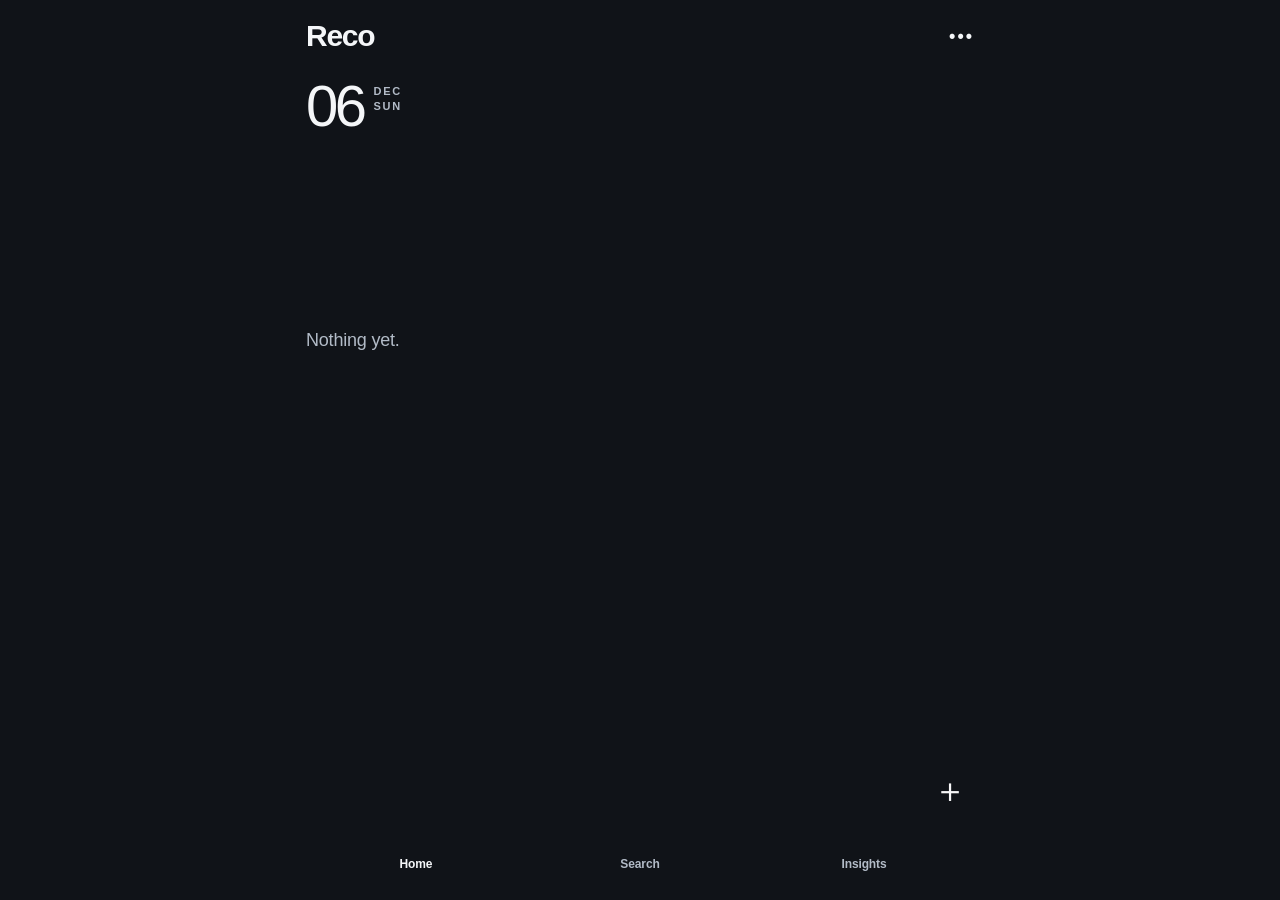
==== reco/index.html @ 0e445672 "Release Reco v0.9.7 timeline layout" ====
<!doctype html>
<html lang="ja" data-theme="dark">
<head>
  <meta charset="utf-8" />
  <meta name="viewport" content="width=device-width,initial-scale=1,viewport-fit=cover" />
  <meta name="theme-color" content="#101318" />
  <meta name="color-scheme" content="dark light" />
  <title>Reco</title>
  <link rel="manifest" href="manifest.webmanifest?v=0.8.4" />
  <link rel="stylesheet" href="styles.css?v=0.6.1" />
  <link rel="stylesheet" href="fixes.css?v=0.6.1" />
  <link rel="stylesheet" href="insights.css?v=0.6.1" />
  <link rel="stylesheet" href="activity-log-fixes.css?v=0.7.2" />
  <link rel="stylesheet" href="radical-ui.css?v=0.9.7" />
  <link rel="stylesheet" href="optical-center.css?v=0.8.2" />
  <link rel="stylesheet" href="radical-nav.css?v=0.8.6" />
  <link rel="stylesheet" href="toast-fix.css?v=0.8.4" />
</head>
<body>
  <div class="app-shell">
    <header class="topbar">
      <button class="brand" data-nav="home" aria-label="ホームへ">Reco</button>
      <div class="top-actions">
        <button id="syncBtn" class="icon-btn sync-btn" data-state="off" aria-label="端末間同期" title="端末間同期">☁︎</button>
        <span class="version-badge" aria-label="現在のバージョン">v0.9.7</span>
        <button id="exportBtn" class="icon-btn" aria-label="データを書き出す" title="Export JSON">⇩</button>
      </div>
    </header>

    <main>
      <section id="view-home" class="view active"></section>
      <section id="view-start" class="view"></section>
      <section id="view-detail" class="view"></section>
      <section id="view-search" class="view"></section>
      <section id="view-stats" class="view"></section>
    </main>

    <button id="fab" class="fab" aria-label="勉強を開始">＋</button>

    <nav class="bottom-nav" aria-label="メインナビゲーション">
      <button data-nav="home" class="nav-item active"><span>⌂</span><small>Home</small></button>
      <button data-nav="search" class="nav-item"><span>⌕</span><small>Search</small></button>
      <button data-nav="stats" class="nav-item"><span>▥</span><small>Insights</small></button>
    </nav>
  </div>

  <div id="toast" class="toast" role="status" aria-live="polite"></div>
  <div id="modalRoot"></div>

  <script src="backup.js?v=0.8.1"></script>
  <script src="app.js?v=0.9.1"></script>
  <script src="fixes.js?v=0.9.6"></script>
  <script src="statusbar-fix.js?v=0.9.4"></script>
  <script src="insights.js?v=0.6.1"></script>
  <script src="sync.js?v=0.6.1"></script>
  <script src="activity-log.js?v=0.7.2"></script>
  <script src="activity-log-sync.js?v=0.7.2"></script>
  <script src="study-day-overrides.js?v=0.7.3"></script>
  <script src="radical-ui.js?v=0.9.6"></script>
  <script src="radical-menu.js?v=0.9.6"></script>
  <script src="finish-modal-actions.js?v=0.8.6"></script>
</body>
</html>
---- reco/styles.css ----
:root {
  --bg: #f6f7fb;
  --surface: #ffffff;
  --surface-2: #f0f2f7;
  --text: #141824;
  --muted: #707789;
  --line: #e5e8ef;
  --accent: #1b1f2a;
  --accent-soft: #eceef3;
  --danger: #c53838;
  --radius: 20px;
  --shadow: 0 10px 30px rgba(24, 31, 48, .06);
}
* { box-sizing: border-box; }
html, body { margin:0; min-height:100%; background:var(--bg); color:var(--text); font-family:-apple-system,BlinkMacSystemFont,"Hiragino Sans","Yu Gothic UI","Yu Gothic",sans-serif; }
body { min-height:100dvh; }
button, input, textarea, select { font:inherit; }
button { color:inherit; }
.app-shell { width:min(100%, 720px); margin:0 auto; min-height:100dvh; position:relative; padding:0 16px 104px; }
.topbar { height:70px; display:flex; align-items:center; justify-content:space-between; position:sticky; top:0; z-index:20; background:rgba(246,247,251,.9); backdrop-filter:blur(16px); }
.brand { border:0; background:transparent; font-weight:800; font-size:26px; letter-spacing:-.7px; padding:0; }
.icon-btn { width:40px; height:40px; border:1px solid var(--line); border-radius:14px; background:var(--surface); }
.view { display:none; animation:fade .18s ease; }
.view.active { display:block; }
@keyframes fade { from { opacity:.45; transform:translateY(3px);} to {opacity:1; transform:none;} }
.eyebrow { margin:8px 0 8px; color:var(--muted); font-size:12px; font-weight:800; letter-spacing:.12em; }
.page-title { margin:4px 0 18px; font-size:28px; letter-spacing:-.8px; }
.card { background:var(--surface); border:1px solid var(--line); border-radius:var(--radius); box-shadow:var(--shadow); padding:18px; }
.now-card { background:#171b25; color:white; border:0; padding:20px; }
.now-card .muted { color:#b5bbc8; }
.card + .card { margin-top:12px; }
.row { display:flex; align-items:center; gap:12px; }
.between { justify-content:space-between; }
.grow { flex:1; min-width:0; }
.title { font-size:18px; font-weight:800; margin:0; overflow:hidden; text-overflow:ellipsis; white-space:nowrap; }
.resource { color:var(--muted); margin-top:5px; font-size:14px; overflow:hidden; text-overflow:ellipsis; white-space:nowrap; }
.now-card .resource { color:#c9ced9; }
.time { font-variant-numeric:tabular-nums; font-weight:700; }
.duration { color:var(--muted); font-size:13px; margin-top:3px; }
.now-card .duration { color:#b5bbc8; }
.btn { border:0; border-radius:14px; padding:12px 16px; font-weight:800; cursor:pointer; }
.btn-primary { background:var(--accent); color:white; }
.now-card .btn-primary { background:white; color:#171b25; }
.btn-secondary { background:var(--surface-2); }
.btn-danger { background:#fff0f0; color:var(--danger); }
.btn-block { width:100%; }
.section-head { display:flex; align-items:end; justify-content:space-between; margin:24px 2px 10px; }
.section-head h2 { font-size:16px; margin:0; }
.section-head span { color:var(--muted); font-size:13px; }
.session-list { display:grid; gap:10px; }
.session-card { cursor:pointer; box-shadow:none; }
.session-card:active { transform:scale(.995); }
.subject-badge { display:inline-flex; align-items:center; padding:6px 9px; border-radius:999px; background:var(--surface-2); color:#444b5c; font-size:12px; font-weight:800; }
.reply-count { color:var(--muted); font-size:13px; white-space:nowrap; }
.empty { text-align:center; color:var(--muted); padding:40px 20px; }
.fab { position:fixed; right:max(22px, calc((100vw - 720px)/2 + 22px)); bottom:88px; width:58px; height:58px; border:0; border-radius:20px; background:#171b25; color:white; font-size:30px; box-shadow:0 12px 30px rgba(20,24,36,.24); z-index:30; }
.bottom-nav { position:fixed; left:50%; transform:translateX(-50%); bottom:0; width:min(100%,720px); height:76px; padding:8px max(24px, env(safe-area-inset-left)); background:rgba(255,255,255,.95); border-top:1px solid var(--line); backdrop-filter:blur(18px); display:grid; grid-template-columns:repeat(3,1fr); z-index:25; }
.nav-item { border:0; background:transparent; color:#9398a6; display:grid; place-items:center; align-content:center; gap:2px; }
.nav-item span { font-size:22px; line-height:1; }
.nav-item small { font-size:10px; font-weight:800; }
.nav-item.active { color:#161a24; }
.form-card { display:grid; gap:18px; }
.field label { display:block; font-size:12px; font-weight:800; color:var(--muted); margin-bottom:8px; }
.input { width:100%; border:1px solid var(--line); background:#fafbfc; border-radius:14px; padding:13px 14px; color:var(--text); outline:none; }
.input:focus { border-color:#aeb4c0; background:white; }
textarea.input { resize:vertical; min-height:90px; }
.subject-grid { display:grid; grid-template-columns:repeat(3,1fr); gap:8px; }
.subject-chip { border:1px solid var(--line); background:#fafbfc; border-radius:14px; padding:13px 8px; font-weight:800; }
.subject-chip.selected { background:#171b25; color:white; border-color:#171b25; }
.quick-row { display:flex; gap:8px; flex-wrap:wrap; margin-top:8px; }
.quick { border:1px solid var(--line); border-radius:999px; background:white; padding:8px 11px; font-size:12px; }
.back { border:0; background:transparent; padding:4px 0 12px; color:var(--muted); font-weight:800; }
.detail-head { margin-bottom:14px; }
.detail-meta { display:flex; gap:8px; flex-wrap:wrap; margin-top:10px; }
.note-box { white-space:pre-wrap; line-height:1.65; }
.reply-list { display:grid; gap:10px; margin-top:10px; }
.reply { padding:14px 15px; border:1px solid var(--line); background:white; border-radius:16px; }
.reply time { display:block; color:var(--muted); font-size:11px; margin-bottom:5px; }
.reply p { margin:0; white-space:pre-wrap; line-height:1.55; }
.reply-form { display:flex; gap:8px; margin-top:12px; }
.reply-form .input { flex:1; }
.searchbar { position:sticky; top:70px; z-index:10; background:var(--bg); padding-bottom:10px; }
.filters { display:flex; gap:7px; overflow:auto; padding:2px 0 8px; scrollbar-width:none; }
.filters::-webkit-scrollbar { display:none; }
.filter-chip { white-space:nowrap; border:1px solid var(--line); background:white; border-radius:999px; padding:8px 11px; font-size:12px; font-weight:700; }
.filter-chip.active { background:#171b25; color:white; border-color:#171b25; }
.stat-hero { display:grid; grid-template-columns:1fr 1fr; gap:10px; }
.stat-box { padding:18px; background:white; border:1px solid var(--line); border-radius:18px; }
.stat-box b { display:block; font-size:25px; letter-spacing:-.7px; }
.stat-box span { color:var(--muted); font-size:12px; }
.bar-row { display:grid; grid-template-columns:72px 1fr auto; align-items:center; gap:10px; margin:13px 0; font-size:13px; }
.bar-track { height:9px; background:var(--surface-2); border-radius:999px; overflow:hidden; }
.bar { height:100%; background:#252a36; border-radius:999px; min-width:3px; }
.modal-backdrop { position:fixed; inset:0; background:rgba(15,18,26,.36); z-index:100; display:grid; align-items:end; }
.modal { width:min(100%,720px); margin:0 auto; background:white; border-radius:24px 24px 0 0; padding:22px 18px max(22px, env(safe-area-inset-bottom)); box-shadow:0 -20px 50px rgba(20,24,36,.14); }
.modal h3 { margin:0 0 8px; }
.modal p { color:var(--muted); line-height:1.55; }
.modal-actions { display:grid; gap:9px; margin-top:18px; }
.toast { position:fixed; left:50%; bottom:92px; transform:translate(-50%,16px); background:#171b25; color:white; padding:10px 14px; border-radius:999px; font-size:13px; opacity:0; pointer-events:none; transition:.2s; z-index:200; }
.toast.show { opacity:1; transform:translate(-50%,0); }
.danger-zone { margin-top:28px; padding-top:18px; border-top:1px solid var(--line); }
@media (min-width:650px) {
  .app-shell { padding-left:24px; padding-right:24px; }
  .subject-grid { grid-template-columns:repeat(4,1fr); }
}
---- reco/fixes.css ----
/* iPad/iOS layout fixes */
html, body {
  width: 100%;
  max-width: 100%;
  overflow-x: hidden;
}

.app-shell,
main,
.view,
.card,
.form-card,
.field {
  min-width: 0;
  max-width: 100%;
}

.field {
  overflow: hidden;
}

.input,
input.input,
textarea.input,
select.input {
  min-width: 0;
  max-width: 100%;
}

input[type="datetime-local"].input {
  display: block;
  width: 100%;
  min-width: 0 !important;
  max-width: 100% !important;
  -webkit-appearance: none;
  appearance: none;
  font-size: 16px;
}

/* Always-visible build/version indicator. */
.top-actions {
  display: flex;
  align-items: center;
  gap: 9px;
}

.version-badge {
  display: inline-flex;
  align-items: center;
  justify-content: center;
  height: 30px;
  padding: 0 10px;
  border: 1px solid var(--line);
  border-radius: 999px;
  background: rgba(255, 255, 255, .84);
  color: var(--muted);
  font-size: 11px;
  font-weight: 800;
  font-variant-numeric: tabular-nums;
  letter-spacing: .02em;
  backdrop-filter: blur(14px);
  -webkit-backdrop-filter: blur(14px);
}

/* Sync indicator. */
.sync-btn {
  position: relative;
  font-size: 17px;
}

.sync-btn::after {
  content: '';
  position: absolute;
  right: 5px;
  bottom: 5px;
  width: 7px;
  height: 7px;
  border-radius: 50%;
  border: 1.5px solid #fff;
  background: #a7adba;
}

.sync-btn[data-state="syncing"]::after { background: #e5a52f; }
.sync-btn[data-state="synced"]::after { background: #39a66a; }
.sync-btn[data-state="error"]::after { background: #cf4d4d; }

.sync-key-box {
  width: 100%;
  padding: 13px 14px;
  border: 1px solid var(--line);
  border-radius: 14px;
  background: #f7f8fb;
  color: var(--text);
  font-family: ui-monospace, SFMono-Regular, Menlo, Monaco, Consolas, monospace;
  font-size: 12px;
  line-height: 1.55;
  overflow-wrap: anywhere;
  user-select: all;
}

.sync-warning,
.sync-error-text {
  font-size: 12px;
  line-height: 1.55;
  color: var(--muted);
}

.sync-error-text { color: var(--danger); }

.sync-divider {
  display: flex;
  align-items: center;
  gap: 10px;
  margin: 18px 0;
  color: var(--muted);
  font-size: 11px;
  font-weight: 800;
}

.sync-divider::before,
.sync-divider::after {
  content: '';
  flex: 1;
  height: 1px;
  background: var(--line);
}

.sync-status-row {
  display: flex;
  align-items: center;
  gap: 8px;
  color: var(--text);
}

.sync-status-dot {
  width: 9px;
  height: 9px;
  border-radius: 50%;
  background: #39a66a;
}

/*
  iOS Safari changes the visible viewport height when browser chrome expands/collapses.
  svh is the SMALL viewport height and stays constant through that animation.
  Anchor the floating controls from the top using svh so they do not chase Safari's toolbar.
*/
.bottom-nav {
  top: calc(100svh - 86px);
  bottom: auto;
  width: min(calc(100% - 32px), 688px);
  height: 68px;
  padding: 8px 10px;
  border: 1px solid rgba(213, 217, 226, .9);
  border-radius: 22px;
  background: rgba(255, 255, 255, .90);
  box-shadow:
    0 18px 44px rgba(20, 24, 36, .16),
    0 3px 10px rgba(20, 24, 36, .07);
  backdrop-filter: blur(22px) saturate(150%);
  -webkit-backdrop-filter: blur(22px) saturate(150%);
  overflow: hidden;
  transform: translateX(-50%);
  will-change: auto;
}

.nav-item {
  border-radius: 15px;
  transition: background .16s ease, color .16s ease, transform .12s ease;
}

.nav-item.active {
  background: rgba(240, 242, 247, .96);
  color: #161a24;
}

.nav-item:active {
  transform: scale(.97);
}

/* Reserve space under content and pin the + button to the same stable coordinate system. */
.app-shell {
  padding-bottom: 140px;
}

.fab {
  top: calc(100svh - 174px);
  bottom: auto;
  transform: none;
  will-change: auto;
}

/* Toast stays above the fixed navigation. */
.toast {
  top: calc(100svh - 142px);
  bottom: auto;
}

/* Keep the start form comfortably inside the viewport on iPad/Safari. */
@media (max-width: 760px) {
  .app-shell {
    width: 100%;
    padding-left: 16px;
    padding-right: 16px;
    padding-bottom: 140px;
  }

  .form-card {
    width: 100%;
    overflow: hidden;
  }

  .top-actions {
    gap: 6px;
  }

  .version-badge {
    height: 28px;
    padding: 0 8px;
    font-size: 10px;
  }
}
---- reco/insights.css ----
/* Insights v0.6.1 */
.insights-v061 {
  padding-bottom: 10px;
}

.insight-title-row {
  display: flex;
  align-items: center;
  justify-content: space-between;
  gap: 14px;
  margin-bottom: 14px;
}

.insight-title-row .page-title {
  margin-bottom: 0;
}

.insight-range {
  display: inline-grid;
  grid-template-columns: repeat(3, 1fr);
  gap: 3px;
  padding: 3px;
  border: 1px solid var(--line);
  border-radius: 12px;
  background: rgba(255,255,255,.86);
}

.insight-range-button {
  min-width: 48px;
  border: 0;
  border-radius: 9px;
  background: transparent;
  color: var(--muted);
  padding: 7px 9px;
  font-size: 11px;
  font-weight: 850;
  letter-spacing: .02em;
  cursor: pointer;
}

.insight-range-button.active {
  background: #171b25;
  color: #fff;
}

.insight-overview {
  display: grid;
  grid-template-columns: minmax(0, 1.5fr) repeat(2, minmax(0, .75fr));
  gap: 10px;
}

.insight-total-card,
.insight-mini-card {
  border: 1px solid var(--line);
  background: var(--surface);
  border-radius: 18px;
}

.insight-total-card {
  padding: 18px;
}

.insight-kicker,
.insight-mini-card span {
  display: block;
  color: var(--muted);
  font-size: 11px;
  font-weight: 750;
}

.insight-total-card strong {
  display: block;
  margin-top: 3px;
  font-size: clamp(27px, 5vw, 36px);
  line-height: 1.05;
  letter-spacing: -1.15px;
  font-variant-numeric: tabular-nums;
}

.insight-delta {
  display: inline-flex;
  margin-top: 8px;
  font-size: 11px;
  font-weight: 800;
}

.insight-delta.up,
.subject-delta.up { color: #2c7a54; }

.insight-delta.down,
.subject-delta.down { color: #a64a4a; }

.insight-delta.neutral,
.subject-delta.neutral { color: var(--muted); }

.insight-mini-card {
  display: flex;
  min-height: 94px;
  flex-direction: column;
  justify-content: center;
  padding: 15px;
}

.insight-mini-card b {
  margin-top: 5px;
  font-size: 20px;
  letter-spacing: -.55px;
  font-variant-numeric: tabular-nums;
}

.insight-section-head {
  margin-top: 26px;
}

.insight-panel {
  box-shadow: none;
  overflow: hidden;
}

.insight-trend-panel {
  padding: 14px 12px 12px;
}

.insight-chart-scroll {
  width: 100%;
  overflow-x: auto;
  overscroll-behavior-x: contain;
  scrollbar-width: none;
}

.insight-chart-scroll::-webkit-scrollbar {
  display: none;
}

.insight-chart {
  display: block;
  max-width: none;
  overflow: visible;
}

.insight-chart-bar {
  fill: #dfe3eb;
}

.insight-chart-average {
  fill: none;
  stroke: #1b1f2a;
  stroke-width: 2.2;
  stroke-linecap: round;
  stroke-linejoin: round;
}

.insight-chart-dot {
  fill: #1b1f2a;
}

.insight-chart-baseline {
  stroke: #e9ebf0;
  stroke-width: 1;
}

.insight-chart-label {
  fill: #858c9d;
  font-size: 10px;
  font-weight: 700;
}

.insight-legend {
  display: flex;
  justify-content: flex-end;
  gap: 14px;
  padding: 1px 4px 0;
  color: var(--muted);
  font-size: 10px;
  font-weight: 700;
}

.insight-legend span {
  display: inline-flex;
  align-items: center;
  gap: 6px;
}

.legend-bar {
  width: 10px;
  height: 8px;
  border-radius: 3px;
  background: #dfe3eb;
}

.legend-line {
  width: 12px;
  height: 2px;
  border-radius: 999px;
  background: #1b1f2a;
}

.insight-subject-panel {
  padding: 18px;
}

.insight-pie-layout {
  display: grid;
  grid-template-columns: minmax(180px, .78fr) minmax(0, 1.22fr);
  align-items: center;
  gap: 24px;
}

.insight-pie-visual {
  display: grid;
  justify-items: center;
  gap: 10px;
}

.insight-pie {
  display: block;
  width: min(100%, 220px);
  height: auto;
  overflow: visible;
  filter: drop-shadow(0 8px 18px rgba(31, 38, 51, .08));
}

.insight-pie-slice {
  stroke: var(--surface);
  stroke-width: 2.5;
  transition: opacity .16s ease, transform .16s ease;
  transform-origin: 100px 100px;
}

.insight-pie-slice:hover {
  opacity: .88;
  transform: scale(1.015);
}

.insight-pie-caption {
  display: flex;
  align-items: baseline;
  gap: 7px;
  color: var(--muted);
  font-size: 11px;
}

.insight-pie-caption b {
  color: var(--text);
  font-size: 13px;
  font-variant-numeric: tabular-nums;
}

.insight-pie-legend {
  min-width: 0;
}

.insight-pie-legend-row {
  display: grid;
  grid-template-columns: 10px minmax(0, 1fr) auto;
  align-items: center;
  gap: 10px;
  padding: 9px 0;
}

.insight-pie-legend-row + .insight-pie-legend-row {
  border-top: 1px solid var(--line);
}

.insight-subject-dot {
  width: 9px;
  height: 9px;
  border-radius: 50%;
}

.insight-pie-legend-main {
  display: flex;
  align-items: baseline;
  min-width: 0;
  gap: 8px;
}

.insight-pie-legend-main b {
  font-size: 13px;
}

.insight-pie-legend-main span {
  color: var(--muted);
  font-size: 11px;
  font-variant-numeric: tabular-nums;
}

.insight-pie-legend-value {
  display: flex;
  align-items: baseline;
  justify-content: flex-end;
  gap: 8px;
  font-variant-numeric: tabular-nums;
  white-space: nowrap;
}

.insight-pie-legend-value > b {
  min-width: 34px;
  font-size: 12px;
  text-align: right;
}

.subject-delta {
  min-width: 46px;
  text-align: right;
  font-size: 11px;
  font-weight: 800;
}

.insight-resource-track {
  overflow: hidden;
  background: var(--surface-2);
  border-radius: 999px;
}

.insight-resource-bar {
  height: 100%;
  border-radius: inherit;
  background: #252a36;
}

.insight-resource-row {
  display: grid;
  grid-template-columns: 26px minmax(0, 1fr) auto;
  align-items: center;
  gap: 10px;
  padding: 12px 0;
}

.insight-resource-row + .insight-resource-row {
  border-top: 1px solid var(--line);
}

.insight-resource-row > b {
  font-size: 12px;
  font-variant-numeric: tabular-nums;
}

.insight-rank {
  display: grid;
  place-items: center;
  width: 25px;
  height: 25px;
  border-radius: 9px;
  background: var(--surface-2);
  color: var(--muted);
  font-size: 10px;
  font-weight: 850;
}

.insight-resource-main {
  min-width: 0;
}

.insight-resource-title {
  overflow: hidden;
  text-overflow: ellipsis;
  white-space: nowrap;
  font-size: 13px;
  font-weight: 800;
}

.insight-resource-meta {
  margin-top: 2px;
  color: var(--muted);
  font-size: 10px;
  font-weight: 700;
}

.insight-resource-track {
  height: 5px;
  margin-top: 7px;
}

.insight-empty {
  padding: 30px 14px;
}

@media (max-width: 620px) {
  .insight-title-row {
    align-items: flex-start;
    flex-direction: column;
  }

  .insight-range {
    width: 100%;
  }

  .insight-range-button {
    min-width: 0;
  }

  .insight-overview {
    grid-template-columns: repeat(2, 1fr);
  }

  .insight-total-card {
    grid-column: 1 / -1;
  }

  .insight-mini-card {
    min-height: 82px;
  }

  .insight-pie-layout {
    grid-template-columns: 1fr;
    gap: 12px;
  }

  .insight-pie {
    width: min(66vw, 210px);
  }

  .insight-pie-legend-main {
    align-items: flex-start;
    flex-direction: column;
    gap: 1px;
  }

  .insight-pie-legend-value {
    gap: 6px;
  }
}
---- reco/activity-log-fixes.css ----
/* Reco activity-only log fixes: v0.7.2 */

/* Long activity forms must remain usable on iPhone/iPad. */
.activity-modal-backdrop {
  overflow: hidden;
}

.activity-modal-backdrop .modal {
  max-height: calc(100dvh - max(12px, env(safe-area-inset-top)));
  overflow-y: auto;
  overscroll-behavior: contain;
  -webkit-overflow-scrolling: touch;
  scrollbar-width: none;
}

.activity-modal-backdrop .modal::-webkit-scrollbar {
  display: none;
}

/* Keep the submit/cancel controls reachable while scrolling the long form. */
.activity-log-form .modal-actions {
  position: sticky;
  bottom: calc(-1 * max(22px, env(safe-area-inset-bottom)));
  z-index: 4;
  margin-left: -18px;
  margin-right: -18px;
  padding: 12px 18px max(22px, env(safe-area-inset-bottom));
  background: var(--surface);
  border-top: 1px solid var(--line);
}

/*
  Home actions use the same svh-based vertical anchor as the existing iOS-safe FAB.
  This prevents Safari's changing browser chrome from shifting one button relative to the other.
*/
.log-fab {
  right: max(90px, calc((100vw - 720px)/2 + 90px)) !important;
  top: calc(100svh - 174px) !important;
  bottom: auto !important;
  height: 58px !important;
  min-width: 88px !important;
  padding: 0 18px !important;
  border-radius: 20px !important;
  transform: none !important;
  will-change: auto;
}

#fab {
  right: max(22px, calc((100vw - 720px)/2 + 22px)) !important;
  top: calc(100svh - 174px) !important;
  bottom: auto !important;
  transform: none !important;
  will-change: auto;
}

/* Avoid the iOS keyboard covering the last field/button when the form is open. */
@supports (height: 100dvh) {
  .activity-modal-backdrop .modal {
    max-height: calc(100dvh - max(12px, env(safe-area-inset-top)));
  }
}

body.reco-dark .activity-log-form .modal-actions {
  background: var(--surface);
  border-top-color: var(--line);
}
---- reco/radical-ui.css ----
:root{
  --bg:#000;
  --surface:#090909;
  --surface-2:#111;
  --text:#f7f7f8;
  --muted:#777982;
  --line:#202126;
  --accent:#f7f7f8;
  --accent-soft:#17181b;
  --danger:#ff5f57;
  --radius:18px;
  --shadow:none;
}
html,body{background:#000!important;color:var(--text)!important;color-scheme:dark;overscroll-behavior-y:none}
body{min-height:100dvh}
.app-shell{width:min(100%,720px);padding:0 26px 28px;min-height:100dvh;background:#000}
main{min-height:calc(100dvh - 72px)}
.topbar{height:72px;position:relative;top:auto;background:transparent!important;backdrop-filter:none!important;padding:0;z-index:50}
.brand{color:#f7f7f8;font-size:30px;font-weight:750;letter-spacing:-1.25px}
.top-actions{display:none!important}
.radical-menu-button{margin-left:auto;border:0;background:transparent;color:#d7d7da;font-weight:700;font-size:18px;letter-spacing:2px;padding:14px 0 14px 18px;line-height:1}
.bottom-nav,#fab,#logFab{display:none!important}
#view-start{display:none!important}
#view-home.active{display:block;position:relative;min-height:calc(100dvh - 84px)}
#view-home>.radical-surface{display:block!important}
#view-home>:not(.radical-surface){display:none!important}
.radical-surface{position:relative;min-height:calc(100dvh - 96px);width:100%;overflow:hidden}
.radical-date{position:absolute;left:0;top:8px;display:flex;align-items:flex-start;gap:10px;border:0;background:none;color:inherit;padding:0;text-align:left;z-index:2}
.radical-day{font-size:58px;line-height:.9;font-weight:300;letter-spacing:-3.5px;font-variant-numeric:tabular-nums}
.radical-month{font-size:11px;line-height:1.4;color:#707178;letter-spacing:.16em;font-weight:650;padding-top:4px}
.radical-total{position:absolute;left:0;top:64px;font-size:13px;color:#7d7e85;letter-spacing:.05em;opacity:0;transform:translateY(-3px);transition:.18s ease;font-variant-numeric:tabular-nums;white-space:nowrap}
.radical-total.show{opacity:1;transform:none}
.radical-field{position:absolute;inset:86px 0 64px}
.radical-event{--event-y:20%;position:absolute;top:var(--event-y);left:0;width:100%;display:grid;grid-template-columns:54px 1fr;gap:14px;align-items:start;border:0;background:transparent;color:inherit;padding:0;text-align:left;transform:translateY(-50%)}
.radical-event-time{font-size:12px;color:#52545c;font-variant-numeric:tabular-nums;padding-top:3px}
.radical-event-main{display:flex;flex-direction:column;min-width:0}
.radical-event-main strong{font-size:20px;font-weight:500;letter-spacing:-.45px;white-space:nowrap;overflow:hidden;text-overflow:ellipsis}
.radical-event-main small{font-size:12px;color:#686a72;margin-top:4px;white-space:nowrap;overflow:hidden;text-overflow:ellipsis}
.radical-event:active .radical-event-main{opacity:.55}
.radical-empty{position:absolute;left:0;top:46%;font-size:18px;font-weight:450;color:#36373d;letter-spacing:-.2px}
.radical-new{position:absolute;right:-8px;bottom:12px;width:52px;height:52px;border:0;background:transparent;color:#f7f7f8;font-size:34px;font-weight:200;line-height:1;padding:0}
.radical-new:active{opacity:.45}
.radical-surface.is-active-session{display:grid!important;place-items:center}
.radical-live-dot{position:absolute;right:2px;top:14px;width:8px;height:8px;border-radius:50%;background:#34d27b;box-shadow:0 0 0 5px rgba(52,210,123,.06)}
.radical-active-center{display:flex;flex-direction:column;align-items:center;border:0;background:transparent;color:inherit;padding:40px 20px;max-width:100%;transform:translateY(-4vh)}
.radical-active-subject{font-size:36px;font-weight:450;letter-spacing:-1.15px}
.radical-active-resource{margin-top:9px;font-size:15px;color:#7e8087;max-width:85vw;overflow:hidden;text-overflow:ellipsis;white-space:nowrap}
.radical-active-time{margin-top:28px;font-size:18px;font-weight:350;color:#74767d;letter-spacing:.08em;font-variant-numeric:tabular-nums;opacity:0;transform:translateY(-3px);transition:.2s ease}
.radical-active-time.show{opacity:1;transform:none}
.radical-finish-hint{position:absolute;bottom:18px;left:50%;transform:translateX(-50%);border:0;background:transparent;color:#44464d;font-size:11px;letter-spacing:.18em;text-transform:uppercase;padding:14px 22px}
.radical-overlay{position:fixed;inset:0;z-index:500;background:rgba(0,0,0,.84);backdrop-filter:blur(22px);opacity:0;transition:opacity .16s ease;display:flex;align-items:stretch;justify-content:center}
.radical-overlay.open{opacity:1}
.radical-picker,.radical-menu{position:relative;width:min(100%,720px);min-height:100dvh;padding:82px 30px max(32px,env(safe-area-inset-bottom));background:#000}
.radical-close{position:absolute;right:26px;top:25px;width:42px;height:42px;border:0;background:transparent;color:#797b82;font-size:27px;font-weight:200}
.radical-picker-list,.radical-menu-list{display:flex;flex-direction:column;align-items:flex-start;justify-content:center;min-height:calc(100dvh - 150px);gap:8px}
.radical-picker-list button,.radical-menu-list button{border:0;background:transparent;color:#f3f3f4;padding:10px 0;font-size:clamp(30px,9vw,52px);font-weight:420;letter-spacing:-1.5px;text-align:left;transition:.13s ease}
.radical-menu-list button{font-size:clamp(26px,7vw,42px);color:#d8d8db}
.radical-picker-list button:active,.radical-menu-list button:active{opacity:.35;transform:translateX(4px)}
#view-search,#view-stats,#view-detail{padding:12px 0 40px}
.page-title{font-size:34px;font-weight:520;letter-spacing:-1.2px;margin:4px 0 22px}
.back{color:#5e6068;padding:4px 0 16px;font-weight:600}
.card,.stat-box,.reply{background:transparent!important;border:0!important;box-shadow:none!important;border-radius:0!important;padding:14px 0!important}
.card+.card{margin-top:0;border-top:1px solid #17181b!important}
.session-card{border-bottom:1px solid #17181b!important}
.now-card{background:transparent!important;color:inherit!important}
.resource,.duration,.section-head span,.reply-count,.field label{color:#6e7078!important}
.subject-badge{background:#151619!important;color:#a8a9ae!important}
.section-head{margin:28px 0 10px}.section-head h2{font-size:13px;text-transform:uppercase;letter-spacing:.13em;color:#7a7c83}
.input{background:#0c0d0f!important;border:1px solid #24252a!important;color:#f4f4f5!important}
.input:focus{background:#101114!important;border-color:#4b4d55!important}
.btn{border-radius:13px}.btn-primary{background:#f3f3f4!important;color:#090909!important}.btn-secondary{background:#151619!important;color:#d9d9db!important}
.subject-chip{background:#0d0e10!important;border-color:#26272d!important}.subject-chip.selected{background:#f1f1f2!important;color:#090909!important;border-color:#f1f1f2!important}
.filter-chip{background:#0d0e10!important;border-color:#222329!important;color:#85878e}.filter-chip.active{background:#f1f1f2!important;color:#090909!important}
.searchbar{top:72px;background:#000!important}
.bar-track{background:#17181b!important}.bar{background:#dedee0!important}
.modal-backdrop{background:rgba(0,0,0,.72)!important;backdrop-filter:blur(12px)}
.modal{background:#0a0b0d!important;color:#f4f4f5!important;border-radius:24px 24px 0 0!important;border-top:1px solid #23242a}
.toast{bottom:28px;background:#f1f1f2!important;color:#090909!important}
.danger-zone{border-color:#1d1e22}
@media (max-width:420px){
  .app-shell{padding-left:24px;padding-right:24px}
  .radical-day{font-size:54px}
  .radical-event-main strong{font-size:19px}
}


/* The subject picker routes to the regular start form. Keep that view visible
   in the radical layout so a session can actually be started. */
#view-start.active{
  display:block!important;
  padding:12px 0 40px;
  min-height:calc(100dvh - 84px);
}
#view-start .form-card{
  display:grid;
  gap:18px;
}
#view-start .subject-chip{
  min-height:48px;
}
#view-start .quick{
  color:var(--text);
  background:#0d0e10;
  border-color:#26272d;
}
#view-start .back{
  border:0;
  background:transparent;
}

/* Keep the bottom navigation clear of the start form and its submit button. */
body:has(#view-start.active) #radicalBottomNav{display:none!important}


/* Active-session progress entry: clear contrast and forgiving touch targets. */
.radical-update-panel{position:absolute;left:0;right:0;bottom:126px;display:grid;gap:10px;padding:0 2px;z-index:3}
.radical-update-label{color:var(--text);font-size:14px;font-weight:700;letter-spacing:.01em}
.radical-update-input{min-height:74px;max-height:24svh;resize:vertical;font-size:16px!important;line-height:1.45;border-radius:14px!important;padding:12px 14px!important;color:var(--text)!important;background:var(--field-bg)!important;border:1px solid var(--line)!important}
.radical-update-input::placeholder{color:var(--muted)!important;opacity:1}
.radical-update-submit{min-height:48px;border-radius:14px!important;font-size:15px;font-weight:750;background:var(--accent)!important;color:var(--accent-text)!important}
.radical-update-status{min-height:18px;color:var(--muted);font-size:12px;line-height:1.4}
.radical-active-center{z-index:1}
.radical-finish-hint{z-index:2}
.radical-overlay{background:var(--overlay)!important}
.radical-picker,.radical-menu{background:var(--bg)!important;color:var(--text)}
.radical-menu-list button,.radical-picker-list button{color:var(--text)!important}
.radical-close{color:var(--muted)}
.radical-menu-button{color:var(--text)!important}
@media(max-height:700px){.radical-update-panel{bottom:112px;gap:7px}.radical-update-input{min-height:58px}.radical-active-center{transform:translateY(-10vh)}}

/* User-selectable palettes with distinct, readable surface and text roles. */
:root[data-theme="dark"]{
  color-scheme:dark;
  --bg:#101318;
  --surface:#191e26;
  --surface-2:#252c36;
  --field-bg:#171b22;
  --text:#f4f6f8;
  --muted:#b2bbc7;
  --line:#46505d;
  --accent:#f2f4f6;
  --accent-text:#14181e;
  --accent-soft:#252c36;
  --danger:#ff837d;
  --overlay:rgba(7,10,14,.88);
  --shadow:none;
}
:root[data-theme="light"]{
  color-scheme:light;
  --bg:#ffffff;
  --surface:#ffffff;
  --surface-2:#f2f2f2;
  --field-bg:#ffffff;
  --text:#000000;
  --muted:#303030;
  --line:#b8b8b8;
  --accent:#000000;
  --accent-text:#ffffff;
  --accent-soft:#f2f2f2;
  --danger:#a62929;
  --overlay:rgba(0,0,0,.24);
  --shadow:none;
}
html[data-theme],html[data-theme] body{background:var(--bg)!important;color:var(--text)!important}
html[data-theme="dark"] body{color-scheme:dark}
html[data-theme="light"] body{color-scheme:light}
html[data-theme] .app-shell{background:var(--bg)}
html[data-theme] .brand,html[data-theme] .radical-active-center{color:var(--text)!important}
html[data-theme] .radical-month,html[data-theme] .radical-total,html[data-theme] .radical-event-time,html[data-theme] .radical-event-main small,html[data-theme] .radical-active-resource,html[data-theme] .radical-active-time,html[data-theme] .radical-finish-hint,html[data-theme] .radical-bottom-item:not(.active){color:var(--muted)!important}
html[data-theme] .radical-empty{color:var(--muted)!important}
html[data-theme] .radical-bottom-item.active{color:var(--text)!important}
html[data-theme] .radical-event{color:var(--text)}
html[data-theme] .radical-menu-button,html[data-theme] .radical-close{color:var(--text)!important}
html[data-theme] .radical-overlay{background:var(--overlay)!important}
html[data-theme] .radical-picker,html[data-theme] .radical-menu{background:var(--bg)!important;color:var(--text)!important}
html[data-theme] .radical-picker-list button,html[data-theme] .radical-menu-list button{color:var(--text)!important}
html[data-theme] .input{background:var(--field-bg)!important;border-color:var(--line)!important;color:var(--text)!important}
html[data-theme] .input:focus{background:var(--surface)!important;border-color:var(--accent)!important}
html[data-theme] .btn-primary{background:var(--accent)!important;color:var(--accent-text)!important}
html[data-theme] .btn-secondary{background:var(--surface-2)!important;color:var(--text)!important}
html[data-theme] .subject-chip{background:var(--surface)!important;border-color:var(--line)!important;color:var(--text)}
html[data-theme] .subject-chip.selected,html[data-theme] .filter-chip.active{background:var(--accent)!important;border-color:var(--accent)!important;color:var(--accent-text)!important}
html[data-theme] .filter-chip{background:var(--surface)!important;border-color:var(--line)!important;color:var(--text)}
html[data-theme] .subject-badge{background:var(--surface-2)!important;color:var(--text)!important}
html[data-theme] .section-head h2{color:var(--muted)!important}
html[data-theme] .card+.card,html[data-theme] .session-card{border-color:var(--line)!important}
html[data-theme] .modal{background:var(--surface)!important;color:var(--text)!important;border-color:var(--line)!important}
html[data-theme] .modal p,html[data-theme] .field label,html[data-theme] .back{color:var(--muted)!important}
html[data-theme] .bar-track{background:var(--surface-2)!important}
html[data-theme] .bar{background:var(--accent)!important}
html[data-theme] .radical-toast{background:var(--accent)!important;color:var(--accent-text)!important}


/* Ensure secondary copy and native controls keep readable contrast in both themes. */
html[data-theme] .resource,
html[data-theme] .duration,
html[data-theme] .section-head span,
html[data-theme] .reply-count,
html[data-theme] .field label,
html[data-theme] .reply time{color:var(--muted)!important}
html[data-theme] #view-start .quick{background:var(--surface)!important;border-color:var(--line)!important;color:var(--text)!important}
html[data-theme] .toast{background:var(--accent)!important;color:var(--accent-text)!important}
:root[data-theme="dark"]{--focus:#79b8ff}
:root[data-theme="light"]{--focus:#145fb8}
html[data-theme] :focus-visible{outline:3px solid var(--focus)!important;outline-offset:3px}

/* Light mode keeps the entire canvas white and primary copy black. */
html[data-theme="light"] .radical-new{color:var(--text)!important}
html[data-theme="light"] .searchbar{background:var(--bg)!important}
html[data-theme="light"] .radical-update-input::placeholder,
html[data-theme="light"] .input::placeholder{color:var(--muted)!important;opacity:1}
html[data-theme="light"] .radical-live-dot{background:#008a43;box-shadow:0 0 0 5px rgba(0,138,67,.12)}

/* Current version is tucked into the three-dot menu. */
.radical-menu-version{margin-top:26px;padding-top:18px;border-top:1px solid var(--line);width:100%;font-size:14px;font-weight:550;letter-spacing:.01em;color:var(--muted)}
.radical-menu-version strong{color:var(--text);font-weight:700;margin-left:6px}

.radical-menu-version button{display:block;margin-top:12px;padding:8px 0;border:0;background:transparent;color:var(--text)!important;font-size:15px;font-weight:700;letter-spacing:0;text-align:left}
.radical-menu-version button:disabled{opacity:.55}
.radical-menu-version-status{min-height:20px;margin-top:8px;font-size:13px;line-height:1.5;color:var(--muted)}

/* Keep every session reachable when a day has many entries. */
.radical-surface.is-idle .radical-field.has-events{bottom:156px;overflow-y:auto;overscroll-behavior:contain;display:flex;flex-direction:column;gap:16px;padding:2px 2px 12px 0}
.radical-field.has-events .radical-event{position:relative;top:auto;transform:none;flex:none;min-height:52px;grid-template-columns:58px minmax(0,1fr)}
html[data-theme="light"] .radical-menu-version strong{color:#000!important}

/* Let the home timeline use page scrolling, including days with many sessions. */
#view-home>.radical-surface.is-idle{min-height:calc(100dvh - 72px);overflow:visible;padding:8px 0 170px}
.radical-surface.is-idle .radical-date{position:relative;left:auto;top:auto}
.radical-surface.is-idle .radical-field,
.radical-surface.is-idle .radical-field.has-events{
  position:relative;inset:auto;bottom:auto;display:flex;flex-direction:column;
  gap:0;overflow:visible;margin-top:clamp(48px,10vh,90px);padding:0
}
.radical-surface.is-idle .radical-event{
  position:relative;top:auto;left:auto;transform:none;flex:none;min-height:0;
  grid-template-columns:58px minmax(0,1fr);gap:10px;padding:14px 0 18px
}
.radical-surface.is-idle .radical-event+.radical-event{border-top:1px solid var(--line)}
.radical-surface.is-idle .radical-event-time{font-size:13px;font-weight:600;line-height:1.4}
.radical-surface.is-idle .radical-event-main strong{font-weight:600;line-height:1.25}
.radical-surface.is-idle .radical-event-main small{font-size:13px;line-height:1.4;margin-top:5px}
.radical-surface.is-idle .radical-empty{position:relative;left:auto;top:auto;margin-top:12vh}
.radical-surface.is-idle .radical-new{
  position:fixed;right:max(24px,calc(50vw - 336px));
  bottom:max(84px,calc(env(safe-area-inset-bottom) + 68px));
  z-index:170
}
---- reco/optical-center.css ----
/* Optical centering for rounded controls */
.insight-range-button,
.btn-primary,
.btn-secondary,
.subject-chip,
.filter-chip,
.version-badge {
  display: inline-flex;
  align-items: center;
  justify-content: center;
  line-height: 1;
}

.insight-range-button {
  min-height: 38px;
  padding-top: 0;
  padding-bottom: 0;
}

/* SF/Hiragino glyphs look a touch low when mathematically centered. */
.insight-range-button,
.btn-primary,
.btn-secondary,
.subject-chip,
.filter-chip,
.version-badge {
  text-box-trim: trim-both;
  text-box-edge: cap alphabetic;
}

/* Fallback optical correction on browsers that ignore text-box-trim. */
@supports not (text-box-trim: trim-both) {
  .insight-range-button,
  .btn-primary,
  .btn-secondary,
  .subject-chip,
  .filter-chip,
  .version-badge {
    padding-top: calc(var(--optical-pad-top, 0px) - 0.5px);
    padding-bottom: calc(var(--optical-pad-bottom, 0px) + 0.5px);
  }

  .insight-range-button {
    --optical-pad-top: 0px;
    --optical-pad-bottom: 0px;
  }
}
---- reco/radical-nav.css ----
.app-shell{padding-bottom:0}
.radical-surface{min-height:calc(100dvh - 128px)}
.radical-new{bottom:78px}
.radical-finish-hint{bottom:76px}
#view-search,#view-stats,#view-detail{padding-bottom:104px}
.radical-bottom-nav{
  position:fixed;
  left:50%;
  bottom:max(18px,env(safe-area-inset-bottom));
  transform:translateX(-50%);
  z-index:180;
  width:min(calc(100% - 48px),672px);
  display:grid;
  grid-template-columns:repeat(3,1fr);
  align-items:center;
  pointer-events:auto;
}
.radical-bottom-item{
  appearance:none;
  -webkit-appearance:none;
  border:0;
  background:transparent;
  color:#404147;
  padding:12px 8px;
  font-size:12px;
  line-height:1;
  font-weight:650;
  letter-spacing:-.01em;
  text-align:center;
  transition:color .16s ease,opacity .16s ease,transform .12s ease;
}
.radical-bottom-item.active{color:#f3f3f4}
.radical-bottom-item:active{opacity:.52;transform:scale(.98)}
.radical-create-picker .radical-create-list{gap:18px}
.radical-create-picker .radical-create-list button{font-size:clamp(34px,9vw,52px)}
.modal-backdrop{z-index:900!important}
body:has(#modalRoot .modal-backdrop) .radical-bottom-nav{opacity:0;visibility:hidden;pointer-events:none}
@media(max-width:420px){
  .radical-bottom-nav{width:calc(100% - 34px)}
  .radical-bottom-item{font-size:11px}
}
---- reco/toast-fix.css ----
/* Reco v0.8.4 — compact toast placement */
.toast{
  position:fixed!important;
  left:50%!important;
  right:auto!important;
  bottom:calc(max(18px,env(safe-area-inset-bottom)) + 84px)!important;
  transform:translate(-50%,12px)!important;
  width:max-content!important;
  min-width:0!important;
  max-width:min(82vw,320px)!important;
  height:auto!important;
  min-height:40px!important;
  aspect-ratio:auto!important;
  padding:10px 14px!important;
  margin:0!important;
  border-radius:999px!important;
  display:inline-flex!important;
  align-items:center!important;
  justify-content:center!important;
  box-sizing:border-box!important;
  background:#f1f1f2!important;
  color:#090909!important;
  font-size:13px!important;
  font-weight:700!important;
  line-height:1.15!important;
  letter-spacing:0!important;
  text-align:center!important;
  white-space:nowrap!important;
  overflow:hidden!important;
  text-overflow:ellipsis!important;
  z-index:420!important;
  opacity:0!important;
  pointer-events:none!important;
  box-shadow:none!important;
  transition:opacity .18s ease,transform .18s ease!important;
}
.toast.show{
  opacity:1!important;
  transform:translate(-50%,0)!important;
}

/* Keep the persistent finish affordance visually separate from transient toasts. */
.radical-finish-hint{
  bottom:88px!important;
}

@media(max-width:420px){
  .toast{
    max-width:78vw!important;
    font-size:12px!important;
    padding:9px 13px!important;
  }
}
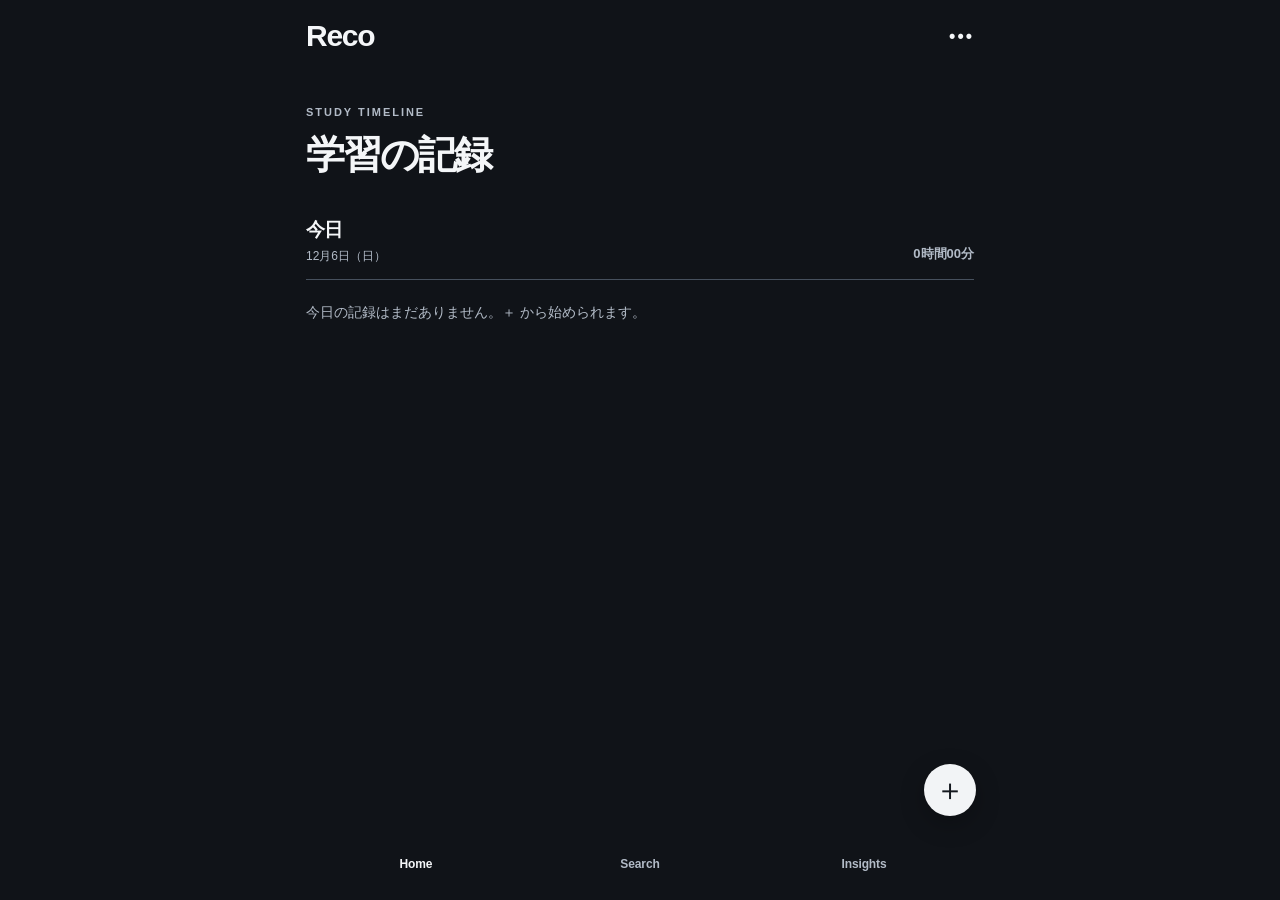
==== commit 83ba9c3a: "Redesign Reco home as study-day timeline" ====
--- a/reco/index.html
+++ b/reco/index.html
@@ -15,6 +15,7 @@
   <link rel="stylesheet" href="optical-center.css?v=0.8.2" />
   <link rel="stylesheet" href="radical-nav.css?v=0.8.6" />
   <link rel="stylesheet" href="toast-fix.css?v=0.8.4" />
+  <link rel="stylesheet" href="timeline.css?v=0.9.9" />
 </head>
 <body>
   <div class="app-shell">
@@ -22,7 +23,7 @@
       <button class="brand" data-nav="home" aria-label="ホームへ">Reco</button>
       <div class="top-actions">
         <button id="syncBtn" class="icon-btn sync-btn" data-state="off" aria-label="端末間同期" title="端末間同期">☁︎</button>
-        <span class="version-badge" aria-label="現在のバージョン">v0.9.7</span>
+        <span class="version-badge" aria-label="現在のバージョン">v0.9.9</span>
         <button id="exportBtn" class="icon-btn" aria-label="データを書き出す" title="Export JSON">⇩</button>
       </div>
     </header>
@@ -48,7 +49,7 @@
   <div id="modalRoot"></div>
 
   <script src="backup.js?v=0.8.1"></script>
-  <script src="app.js?v=0.9.1"></script>
+  <script src="app.js?v=0.9.9"></script>
   <script src="fixes.js?v=0.9.6"></script>
   <script src="statusbar-fix.js?v=0.9.4"></script>
   <script src="insights.js?v=0.6.1"></script>
@@ -56,7 +57,7 @@
   <script src="activity-log.js?v=0.7.2"></script>
   <script src="activity-log-sync.js?v=0.7.2"></script>
   <script src="study-day-overrides.js?v=0.7.3"></script>
-  <script src="radical-ui.js?v=0.9.6"></script>
+  <script src="radical-ui.js?v=0.9.9"></script>
   <script src="radical-menu.js?v=0.9.6"></script>
   <script src="finish-modal-actions.js?v=0.8.6"></script>
 </body>
--- a/reco/timeline.css
+++ b/reco/timeline.css
@@ -0,0 +1,45 @@
+/* Reco home: a readable study-day timeline, with 04:00 as the day boundary. */
+#view-home > .reco-timeline {
+  min-height: calc(100dvh - 72px);
+  overflow: visible;
+  padding: 20px 0 calc(150px + env(safe-area-inset-bottom));
+}
+.reco-timeline-heading { margin: 10px 0 34px; }
+.reco-timeline-kicker { color: var(--muted); font-size: 11px; letter-spacing: .18em; font-weight: 750; }
+.reco-timeline-heading h1 { margin: 8px 0 0; font-size: clamp(29px, 8vw, 39px); letter-spacing: -.055em; font-weight: 680; }
+.reco-timeline-day { margin-top: 35px; }
+.reco-timeline-day-head { display: flex; align-items: flex-end; justify-content: space-between; gap: 12px; padding-bottom: 14px; border-bottom: 1px solid var(--line); }
+.reco-timeline-date h2 { margin: 0; font-size: 19px; font-weight: 700; letter-spacing: -.035em; }
+.reco-timeline-date > span { display: block; margin-top: 5px; font-size: 12px; color: var(--muted); }
+.reco-timeline-total { flex: none; color: var(--muted); font-size: 13px; font-variant-numeric: tabular-nums; font-weight: 650; padding-bottom: 2px; }
+.reco-timeline-empty { color: var(--muted); font-size: 14px; padding: 24px 0; margin: 0; }
+.reco-timeline-row { display: grid; grid-template-columns: 48px 18px minmax(0, 1fr); gap: 0 10px; min-height: 86px; }
+.reco-timeline-time { color: var(--muted); font-size: 12px; font-weight: 650; font-variant-numeric: tabular-nums; padding-top: 23px; }
+.reco-timeline-marker { position: relative; width: 1px; background: var(--line); justify-self: center; }
+.reco-timeline-marker::before { content: ''; position: absolute; top: 27px; left: 50%; transform: translateX(-50%); width: 7px; height: 7px; border-radius: 50%; background: var(--text); box-shadow: 0 0 0 4px var(--bg); }
+.reco-timeline-row.is-log .reco-timeline-marker::before { width: 7px; height: 7px; background: var(--bg); border: 1px solid var(--muted); }
+.reco-timeline-body { min-width: 0; padding: 18px 0 22px; border-bottom: 1px solid var(--line); }
+.reco-timeline-entry { display: block; width: 100%; padding: 0; border: 0; background: none; color: var(--text); text-align: left; cursor: pointer; }
+.reco-timeline-entry-head { display: flex; justify-content: space-between; align-items: baseline; gap: 10px; }
+.reco-timeline-entry-head strong { font-size: 17px; font-weight: 700; min-width: 0; overflow-wrap: anywhere; }
+.reco-timeline-length { flex: none; color: var(--muted); font-size: 13px; font-variant-numeric: tabular-nums; }
+.reco-timeline-resource, .reco-timeline-range, .reco-timeline-content { display: block; overflow-wrap: anywhere; line-height: 1.5; }
+.reco-timeline-resource { margin-top: 5px; font-size: 14px; color: var(--text); }
+.reco-timeline-range { margin-top: 5px; font-size: 12px; color: var(--muted); font-variant-numeric: tabular-nums; }
+.reco-timeline-content { margin-top: 7px; font-size: 14px; white-space: pre-wrap; }
+.reco-timeline-details { margin-top: 10px; color: var(--muted); font-size: 13px; line-height: 1.6; }
+.reco-timeline-details summary { cursor: pointer; width: max-content; max-width: 100%; padding: 7px 0; }
+.reco-timeline-details p { margin: 5px 0 10px; white-space: pre-wrap; overflow-wrap: anywhere; color: var(--text); }
+.reco-timeline-more { border: 0; background: none; color: var(--text); font-size: 14px; padding: 25px 0; cursor: pointer; }
+.reco-timeline-active { position: relative; display: grid; gap: 12px; margin: 0 0 35px; padding: 18px; border: 1px solid var(--line); border-radius: 17px; background: var(--surface); }
+.reco-timeline-active-main { display: flex; flex-direction: column; align-items: flex-start; gap: 5px; min-width: 0; width: 100%; border: 0; padding: 0; background: transparent; color: var(--text); text-align: left; cursor: pointer; }
+.reco-timeline-active-main strong { font-size: 19px; }
+.reco-timeline-active-main > span:not(.reco-timeline-live) { font-size: 14px; color: var(--muted); overflow-wrap: anywhere; }
+.reco-timeline-live { color: #34d27b; font-size: 12px; font-weight: 750; }
+.reco-timeline-active .radical-active-time { margin: 4px 0 0; transform: none; opacity: 1; font-size: 17px; color: var(--text); }
+.reco-timeline-active .radical-update-panel { position: static; display: grid; gap: 8px; padding: 0; }
+.reco-timeline-active .radical-update-input { max-height: 160px; }
+.reco-timeline-active .radical-update-submit { min-height: 44px; }
+.reco-timeline-finish { justify-self: start; border: 0; background: transparent; color: var(--text); text-decoration: underline; text-underline-offset: 4px; padding: 9px 0; font-size: 14px; cursor: pointer; }
+.reco-timeline .radical-new { position: fixed; right: max(24px, calc(50vw - 336px)); bottom: max(84px, calc(env(safe-area-inset-bottom) + 68px)); z-index: 170; display: grid; place-items: center; width: 52px; height: 52px; border-radius: 50%; background: var(--accent); color: var(--accent-text); font-size: 30px; box-shadow: 0 8px 24px rgba(0,0,0,.25); }
+@media (max-width: 420px) { .reco-timeline-row { grid-template-columns: 42px 14px minmax(0,1fr); gap: 0 7px; } .reco-timeline-entry-head strong { font-size: 16px; } .reco-timeline-length { font-size: 12px; } }
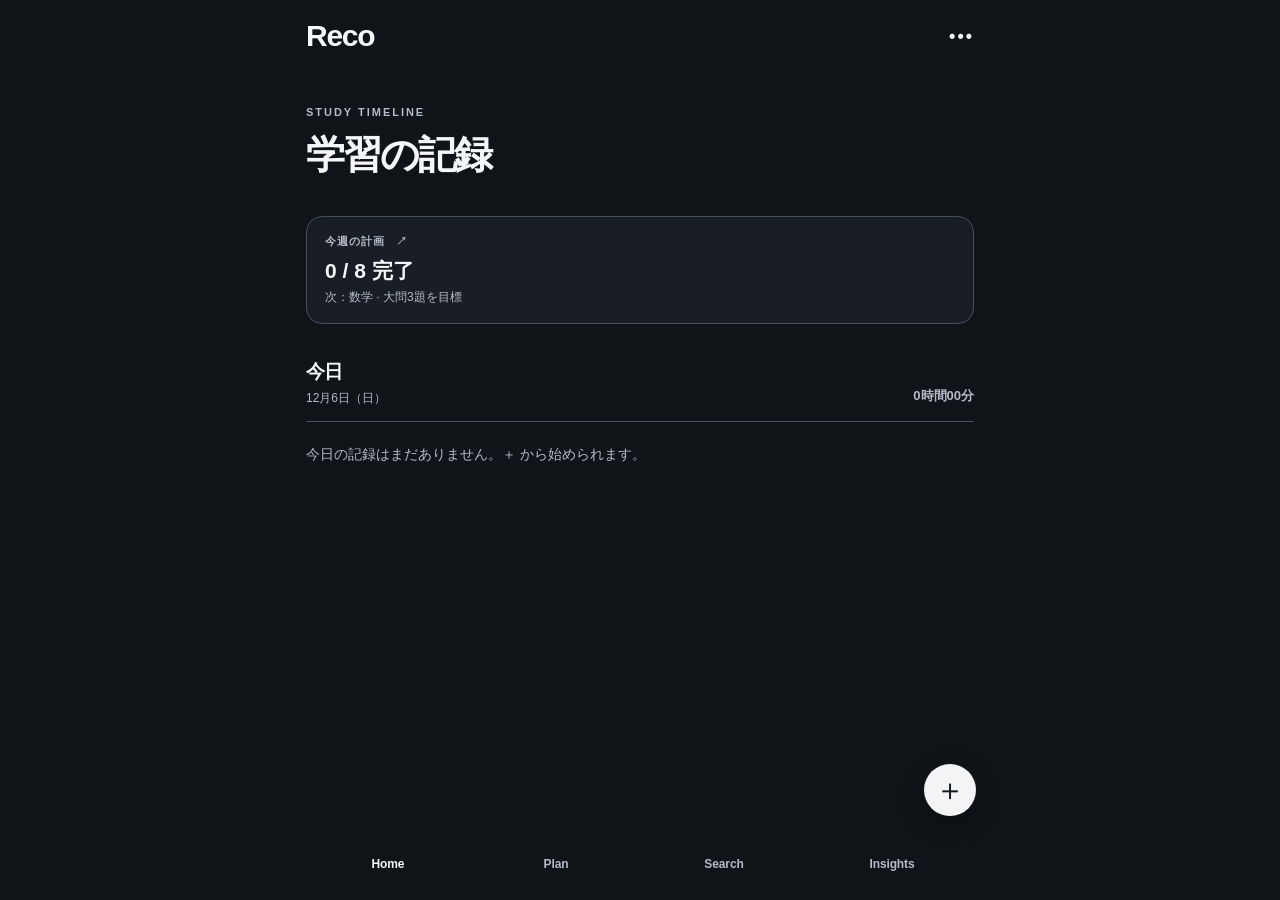
==== commit 3c7518b9: "Prototype structured study plan and autumn roadmap in Reco" ====
--- a/reco/index.html
+++ b/reco/index.html
@@ -16,6 +16,7 @@
   <link rel="stylesheet" href="radical-nav.css?v=0.8.6" />
   <link rel="stylesheet" href="toast-fix.css?v=0.8.4" />
   <link rel="stylesheet" href="timeline.css?v=0.9.9" />
+  <link rel="stylesheet" href="plan.css?v=0.9.9" />
 </head>
 <body>
   <div class="app-shell">
@@ -34,6 +35,7 @@
       <section id="view-detail" class="view"></section>
       <section id="view-search" class="view"></section>
       <section id="view-stats" class="view"></section>
+      <section id="view-plan" class="view"></section>
     </main>
 
     <button id="fab" class="fab" aria-label="勉強を開始">＋</button>
@@ -42,6 +44,7 @@
       <button data-nav="home" class="nav-item active"><span>⌂</span><small>Home</small></button>
       <button data-nav="search" class="nav-item"><span>⌕</span><small>Search</small></button>
       <button data-nav="stats" class="nav-item"><span>▥</span><small>Insights</small></button>
+      <button data-nav="plan" class="nav-item"><span>▤</span><small>Plan</small></button>
     </nav>
   </div>
 
@@ -57,6 +60,7 @@
   <script src="activity-log.js?v=0.7.2"></script>
   <script src="activity-log-sync.js?v=0.7.2"></script>
   <script src="study-day-overrides.js?v=0.7.3"></script>
+  <script src="plan.js?v=0.9.9"></script>
   <script src="radical-ui.js?v=0.9.9"></script>
   <script src="radical-menu.js?v=0.9.6"></script>
   <script src="finish-modal-actions.js?v=0.8.6"></script>
--- a/reco/radical-nav.css
+++ b/reco/radical-nav.css
@@ -2,7 +2,7 @@
 .radical-surface{min-height:calc(100dvh - 128px)}
 .radical-new{bottom:78px}
 .radical-finish-hint{bottom:76px}
-#view-search,#view-stats,#view-detail{padding-bottom:104px}
+#view-search,#view-stats,#view-detail,#view-plan{padding-bottom:104px}
 .radical-bottom-nav{
   position:fixed;
   left:50%;
@@ -11,7 +11,7 @@
   z-index:180;
   width:min(calc(100% - 48px),672px);
   display:grid;
-  grid-template-columns:repeat(3,1fr);
+  grid-template-columns:repeat(4,1fr);
   align-items:center;
   pointer-events:auto;
 }
--- a/reco/plan.css
+++ b/reco/plan.css
@@ -0,0 +1,64 @@
+#view-plan{color:var(--text);max-width:720px}
+.plan-head{padding:14px 0 26px}
+.plan-kicker{font-size:10px;font-weight:750;letter-spacing:.16em;color:var(--muted)}
+.plan-head h1{font-size:38px;line-height:1.1;letter-spacing:-.055em;margin:14px 0 8px;font-weight:680}
+.plan-head p{margin:0;color:var(--muted);font-size:14px}
+.plan-tabs{display:grid;grid-template-columns:1fr 1fr;border-bottom:1px solid var(--line);margin-bottom:27px}
+.plan-tabs button{min-height:48px;border:0;border-bottom:2px solid transparent;background:transparent;color:var(--muted);font-size:15px;font-weight:650}
+.plan-tabs button[aria-selected="true"]{border-bottom-color:var(--text);color:var(--text)}
+.plan-week-heading{display:flex;justify-content:space-between;align-items:end;gap:15px}
+.plan-week-heading div span{font-size:12px;color:var(--muted)}
+.plan-week-heading h2{font-size:25px;letter-spacing:-.04em;font-weight:680;margin:3px 0 0}
+.plan-week-heading>strong{font-size:27px;font-weight:600;white-space:nowrap;font-variant-numeric:tabular-nums}
+.plan-week-heading>strong small{font-size:14px;color:var(--muted)}
+.plan-progress-track{height:4px;margin:17px 0 0;background:var(--surface-2);border-radius:4px;overflow:hidden}
+.plan-progress-track span{display:block;height:100%;background:var(--text);transition:width .2s}
+.plan-week-event{font-size:13px;color:var(--muted);margin:12px 0 20px}
+.plan-week-picker,.plan-filter{display:flex;gap:8px;overflow-x:auto;scrollbar-width:none;padding-bottom:14px;margin-bottom:8px}
+.plan-week-picker::-webkit-scrollbar,.plan-filter::-webkit-scrollbar{display:none}
+.plan-week-picker button,.plan-filter button{white-space:nowrap;flex:none;padding:10px 13px;border:1px solid var(--line);border-radius:999px;background:transparent;color:var(--muted);font-size:12px}
+.plan-week-picker button.active,.plan-filter button.active{background:var(--text);border-color:var(--text);color:var(--bg)}
+.plan-subject-list{border-top:1px solid var(--line)}
+.plan-subject{border-bottom:1px solid var(--line)}
+.plan-subject summary{list-style:none;display:flex;align-items:center;gap:14px;min-height:70px;cursor:pointer}
+.plan-subject summary::-webkit-details-marker{display:none}
+.plan-subject-name{font-size:19px;font-weight:700;letter-spacing:-.03em;flex:1}
+.plan-subject-progress{font-size:13px;color:var(--muted);font-variant-numeric:tabular-nums}
+.plan-chevron{font-size:19px;color:var(--muted);transition:transform .2s}
+.plan-subject[open] .plan-chevron{transform:rotate(180deg)}
+.plan-task-list{padding:0 0 14px}
+.plan-task{padding:17px 0;display:flex;align-items:flex-start;justify-content:space-between;gap:12px;border-top:1px solid var(--line)}
+.plan-task-copy{min-width:0;flex:1}
+.plan-task-copy strong{font-size:15px;line-height:1.45;display:block;font-weight:650}
+.plan-task-copy p{font-size:12px;line-height:1.6;color:var(--muted);margin:6px 0 0;overflow-wrap:anywhere}
+.plan-task.is-done .plan-task-copy strong{color:var(--muted)}
+.plan-task-action{flex:none;max-width:110px;min-height:36px;border:1px solid var(--line);border-radius:10px;background:var(--surface);color:var(--text);font-size:11px;font-weight:650;padding:7px 9px;line-height:1.3}
+.plan-task.is-done .plan-task-action{background:var(--text);color:var(--bg);border-color:var(--text)}
+.plan-note{font-size:12px;line-height:1.7;color:var(--muted);margin:22px 0 40px}
+.plan-goal{border:1px solid var(--line);border-radius:18px;padding:21px;margin-top:3px;background:var(--surface)}
+.plan-goal>span{font-size:12px;color:var(--muted)}
+.plan-goal>strong{display:block;margin:11px 0 7px;font-size:36px;font-weight:650;letter-spacing:-.05em;font-variant-numeric:tabular-nums}
+.plan-goal>strong small{font-size:17px;color:var(--muted)}
+.plan-goal p{font-size:12px;line-height:1.6;color:var(--muted);margin:0}
+.plan-score-list{display:flex;gap:8px;overflow-x:auto;padding:14px 0 20px;scrollbar-width:none}
+.plan-score-list span{display:flex;flex-direction:column;flex:none;gap:4px;border:1px solid var(--line);border-radius:12px;padding:9px 12px;color:var(--muted);font-size:11px}
+.plan-score-list strong{color:var(--text);font-size:12px;white-space:nowrap}
+.plan-road-list{border-left:1px solid var(--line);margin:8px 0 0 10px;padding-left:20px}
+.plan-road-week{position:relative;padding:0 0 30px}
+.plan-road-week::before{content:'';position:absolute;left:-25px;top:4px;width:8px;height:8px;border-radius:50%;background:var(--muted);box-shadow:0 0 0 5px var(--bg)}
+.plan-road-week.is-current::before{background:var(--text)}
+.plan-road-week header{display:flex;justify-content:space-between;align-items:center;gap:8px}
+.plan-road-week header>span{font-size:16px;font-weight:700}
+.plan-road-week header i{font-size:10px;font-style:normal;border:1px solid var(--line);border-radius:99px;padding:3px 6px;margin-left:5px}
+.plan-road-week header small{font-size:11px;color:var(--muted);white-space:nowrap}
+.plan-road-body{padding-top:13px}
+.plan-road-body>strong{font-size:13px;font-weight:650;color:var(--text)}
+.plan-road-subject{display:grid;grid-template-columns:40px 1fr;gap:9px;padding:9px 0;border-bottom:1px solid var(--line);font-size:12px;line-height:1.5}
+.plan-road-subject b{color:var(--text)}
+.plan-road-subject span{color:var(--muted);overflow-wrap:anywhere}
+.plan-week-link{background:none;border:0;color:var(--text);font-size:12px;font-weight:650;padding:15px 0 0}
+.plan-home-teaser{display:flex;flex-direction:column;align-items:flex-start;text-align:left;width:100%;padding:17px 18px;margin:0 0 5px;border:1px solid var(--line);border-radius:16px;background:var(--surface);color:var(--text)}
+.plan-home-top{font-size:11px;color:var(--muted);font-weight:750;letter-spacing:.08em}
+.plan-home-teaser strong{font-size:21px;line-height:1.3;margin:8px 0 4px;font-variant-numeric:tabular-nums}
+.plan-home-teaser small{color:var(--muted);font-size:12px;line-height:1.5;max-width:100%;overflow:hidden;text-overflow:ellipsis;white-space:nowrap}
+@media(max-width:390px){.plan-task{display:block}.plan-task-action{margin-top:10px}.plan-head h1{font-size:34px}}
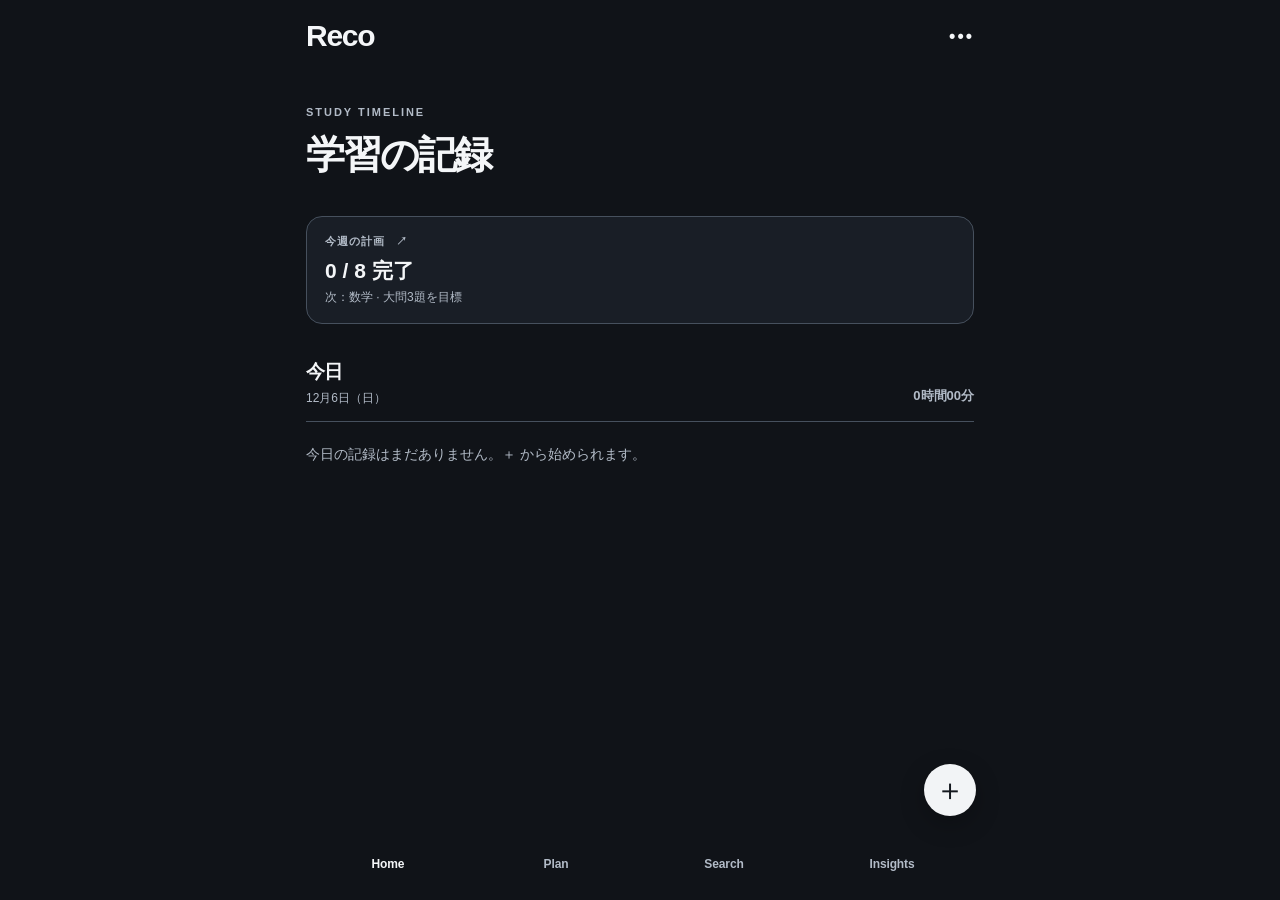
==== commit 3ad9704e: "Refresh cached Reco assets for plan release" ====
--- a/reco/index.html
+++ b/reco/index.html
@@ -13,10 +13,10 @@
   <link rel="stylesheet" href="activity-log-fixes.css?v=0.7.2" />
   <link rel="stylesheet" href="radical-ui.css?v=0.9.7" />
   <link rel="stylesheet" href="optical-center.css?v=0.8.2" />
-  <link rel="stylesheet" href="radical-nav.css?v=0.8.6" />
+  <link rel="stylesheet" href="radical-nav.css?v=0.9.10" />
   <link rel="stylesheet" href="toast-fix.css?v=0.8.4" />
   <link rel="stylesheet" href="timeline.css?v=0.9.9" />
-  <link rel="stylesheet" href="plan.css?v=0.9.9" />
+  <link rel="stylesheet" href="plan.css?v=0.9.10" />
 </head>
 <body>
   <div class="app-shell">
@@ -24,7 +24,7 @@
       <button class="brand" data-nav="home" aria-label="ホームへ">Reco</button>
       <div class="top-actions">
         <button id="syncBtn" class="icon-btn sync-btn" data-state="off" aria-label="端末間同期" title="端末間同期">☁︎</button>
-        <span class="version-badge" aria-label="現在のバージョン">v0.9.9</span>
+        <span class="version-badge" aria-label="現在のバージョン">v0.9.10</span>
         <button id="exportBtn" class="icon-btn" aria-label="データを書き出す" title="Export JSON">⇩</button>
       </div>
     </header>
@@ -52,7 +52,7 @@
   <div id="modalRoot"></div>
 
   <script src="backup.js?v=0.8.1"></script>
-  <script src="app.js?v=0.9.9"></script>
+  <script src="app.js?v=0.9.10"></script>
   <script src="fixes.js?v=0.9.6"></script>
   <script src="statusbar-fix.js?v=0.9.4"></script>
   <script src="insights.js?v=0.6.1"></script>
@@ -60,9 +60,9 @@
   <script src="activity-log.js?v=0.7.2"></script>
   <script src="activity-log-sync.js?v=0.7.2"></script>
   <script src="study-day-overrides.js?v=0.7.3"></script>
-  <script src="plan.js?v=0.9.9"></script>
-  <script src="radical-ui.js?v=0.9.9"></script>
-  <script src="radical-menu.js?v=0.9.6"></script>
+  <script src="plan.js?v=0.9.10"></script>
+  <script src="radical-ui.js?v=0.9.10"></script>
+  <script src="radical-menu.js?v=0.9.10"></script>
   <script src="finish-modal-actions.js?v=0.8.6"></script>
 </body>
 </html>
--- a/reco/plan.css
+++ b/reco/plan.css
@@ -32,7 +32,7 @@
 .plan-task-copy strong{font-size:15px;line-height:1.45;display:block;font-weight:650}
 .plan-task-copy p{font-size:12px;line-height:1.6;color:var(--muted);margin:6px 0 0;overflow-wrap:anywhere}
 .plan-task.is-done .plan-task-copy strong{color:var(--muted)}
-.plan-task-action{flex:none;max-width:110px;min-height:36px;border:1px solid var(--line);border-radius:10px;background:var(--surface);color:var(--text);font-size:11px;font-weight:650;padding:7px 9px;line-height:1.3}
+.plan-task-action{flex:none;max-width:120px;min-height:44px;border:1px solid var(--line);border-radius:10px;background:var(--surface);color:var(--text);font-size:11px;font-weight:650;padding:9px 10px;line-height:1.3}
 .plan-task.is-done .plan-task-action{background:var(--text);color:var(--bg);border-color:var(--text)}
 .plan-note{font-size:12px;line-height:1.7;color:var(--muted);margin:22px 0 40px}
 .plan-goal{border:1px solid var(--line);border-radius:18px;padding:21px;margin-top:3px;background:var(--surface)}
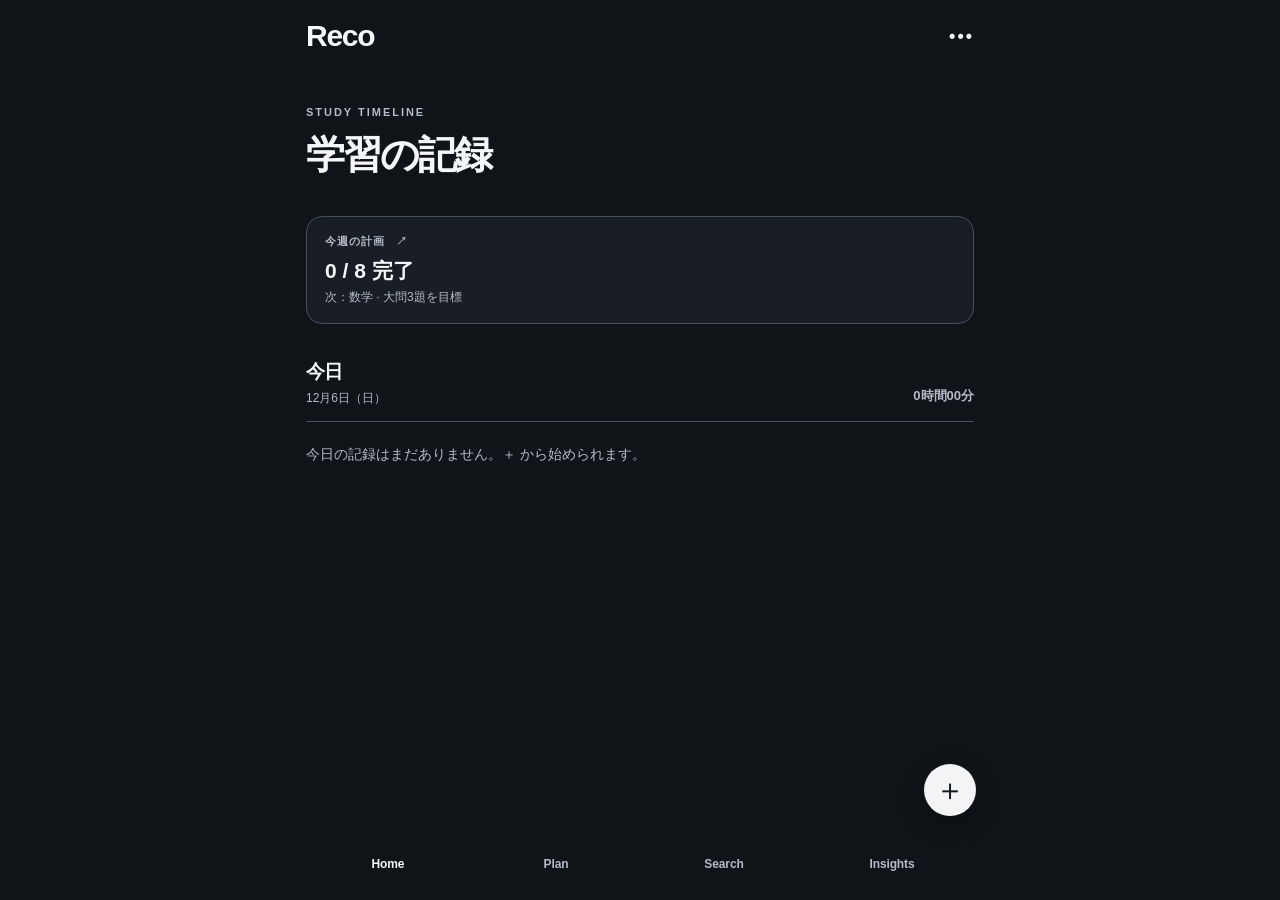
==== commit 48a85e1f: "Add private image attachments to Reco replies" ====
--- a/reco/index.html
+++ b/reco/index.html
@@ -7,7 +7,7 @@
   <meta name="color-scheme" content="dark light" />
   <title>Reco</title>
   <link rel="manifest" href="manifest.webmanifest?v=0.8.4" />
-  <link rel="stylesheet" href="styles.css?v=0.6.1" />
+  <link rel="stylesheet" href="styles.css?v=0.9.11" />
   <link rel="stylesheet" href="fixes.css?v=0.6.1" />
   <link rel="stylesheet" href="insights.css?v=0.6.1" />
   <link rel="stylesheet" href="activity-log-fixes.css?v=0.7.2" />
@@ -15,7 +15,7 @@
   <link rel="stylesheet" href="optical-center.css?v=0.8.2" />
   <link rel="stylesheet" href="radical-nav.css?v=0.9.10" />
   <link rel="stylesheet" href="toast-fix.css?v=0.8.4" />
-  <link rel="stylesheet" href="timeline.css?v=0.9.9" />
+  <link rel="stylesheet" href="timeline.css?v=0.9.10" />
   <link rel="stylesheet" href="plan.css?v=0.9.10" />
 </head>
 <body>
@@ -24,7 +24,7 @@
       <button class="brand" data-nav="home" aria-label="ホームへ">Reco</button>
       <div class="top-actions">
         <button id="syncBtn" class="icon-btn sync-btn" data-state="off" aria-label="端末間同期" title="端末間同期">☁︎</button>
-        <span class="version-badge" aria-label="現在のバージョン">v0.9.10</span>
+        <span class="version-badge" aria-label="現在のバージョン">v0.9.11</span>
         <button id="exportBtn" class="icon-btn" aria-label="データを書き出す" title="Export JSON">⇩</button>
       </div>
     </header>
@@ -52,16 +52,17 @@
   <div id="modalRoot"></div>
 
   <script src="backup.js?v=0.8.1"></script>
-  <script src="app.js?v=0.9.10"></script>
+  <script src="images.js?v=0.9.11"></script>
+  <script src="app.js?v=0.9.11"></script>
   <script src="fixes.js?v=0.9.6"></script>
   <script src="statusbar-fix.js?v=0.9.4"></script>
   <script src="insights.js?v=0.6.1"></script>
-  <script src="sync.js?v=0.6.1"></script>
+  <script src="sync.js?v=0.9.11"></script>
   <script src="activity-log.js?v=0.7.2"></script>
   <script src="activity-log-sync.js?v=0.7.2"></script>
   <script src="study-day-overrides.js?v=0.7.3"></script>
   <script src="plan.js?v=0.9.10"></script>
-  <script src="radical-ui.js?v=0.9.10"></script>
+  <script src="radical-ui.js?v=0.9.11"></script>
   <script src="radical-menu.js?v=0.9.10"></script>
   <script src="finish-modal-actions.js?v=0.8.6"></script>
 </body>
--- a/reco/styles.css
+++ b/reco/styles.css
@@ -79,6 +79,14 @@
 .reply p { margin:0; white-space:pre-wrap; line-height:1.55; }
 .reply-form { display:flex; gap:8px; margin-top:12px; }
 .reply-form .input { flex:1; }
+.reply-compose { flex:1; min-width:0; display:grid; gap:8px; }
+.reco-image-picker { display:flex; align-items:center; gap:10px; flex-wrap:wrap; }
+.reco-image-label { display:inline-flex; align-items:center; cursor:pointer; font-size:12px; padding:8px 11px; }
+.reco-image-preview { position:relative; display:inline-flex; }
+.reco-image-preview img { width:68px; height:68px; object-fit:cover; border-radius:10px; }
+.reco-image-preview button { position:absolute; right:-7px; top:-7px; border:0; border-radius:50%; background:var(--text); color:var(--bg); width:23px; height:23px; font-size:17px; }
+.reco-reply-image-link { display:block; margin-top:9px; width:fit-content; max-width:100%; }
+.reco-reply-image-link img { display:block; max-width:100%; max-height:320px; border-radius:12px; object-fit:contain; background:var(--surface-2); }
 .searchbar { position:sticky; top:70px; z-index:10; background:var(--bg); padding-bottom:10px; }
 .filters { display:flex; gap:7px; overflow:auto; padding:2px 0 8px; scrollbar-width:none; }
 .filters::-webkit-scrollbar { display:none; }
--- a/reco/timeline.css
+++ b/reco/timeline.css
@@ -42,4 +42,5 @@
 .reco-timeline-active .radical-update-submit { min-height: 44px; }
 .reco-timeline-finish { justify-self: start; border: 0; background: transparent; color: var(--text); text-decoration: underline; text-underline-offset: 4px; padding: 9px 0; font-size: 14px; cursor: pointer; }
 .reco-timeline .radical-new { position: fixed; right: max(24px, calc(50vw - 336px)); bottom: max(84px, calc(env(safe-area-inset-bottom) + 68px)); z-index: 170; display: grid; place-items: center; width: 52px; height: 52px; border-radius: 50%; background: var(--accent); color: var(--accent-text); font-size: 30px; box-shadow: 0 8px 24px rgba(0,0,0,.25); }
+html[data-theme="light"] .reco-timeline .radical-new { background: var(--surface); color: var(--text); border: 1px solid var(--line); box-shadow: 0 6px 18px rgba(0,0,0,.12); }
 @media (max-width: 420px) { .reco-timeline-row { grid-template-columns: 42px 14px minmax(0,1fr); gap: 0 7px; } .reco-timeline-entry-head strong { font-size: 16px; } .reco-timeline-length { font-size: 12px; } }
